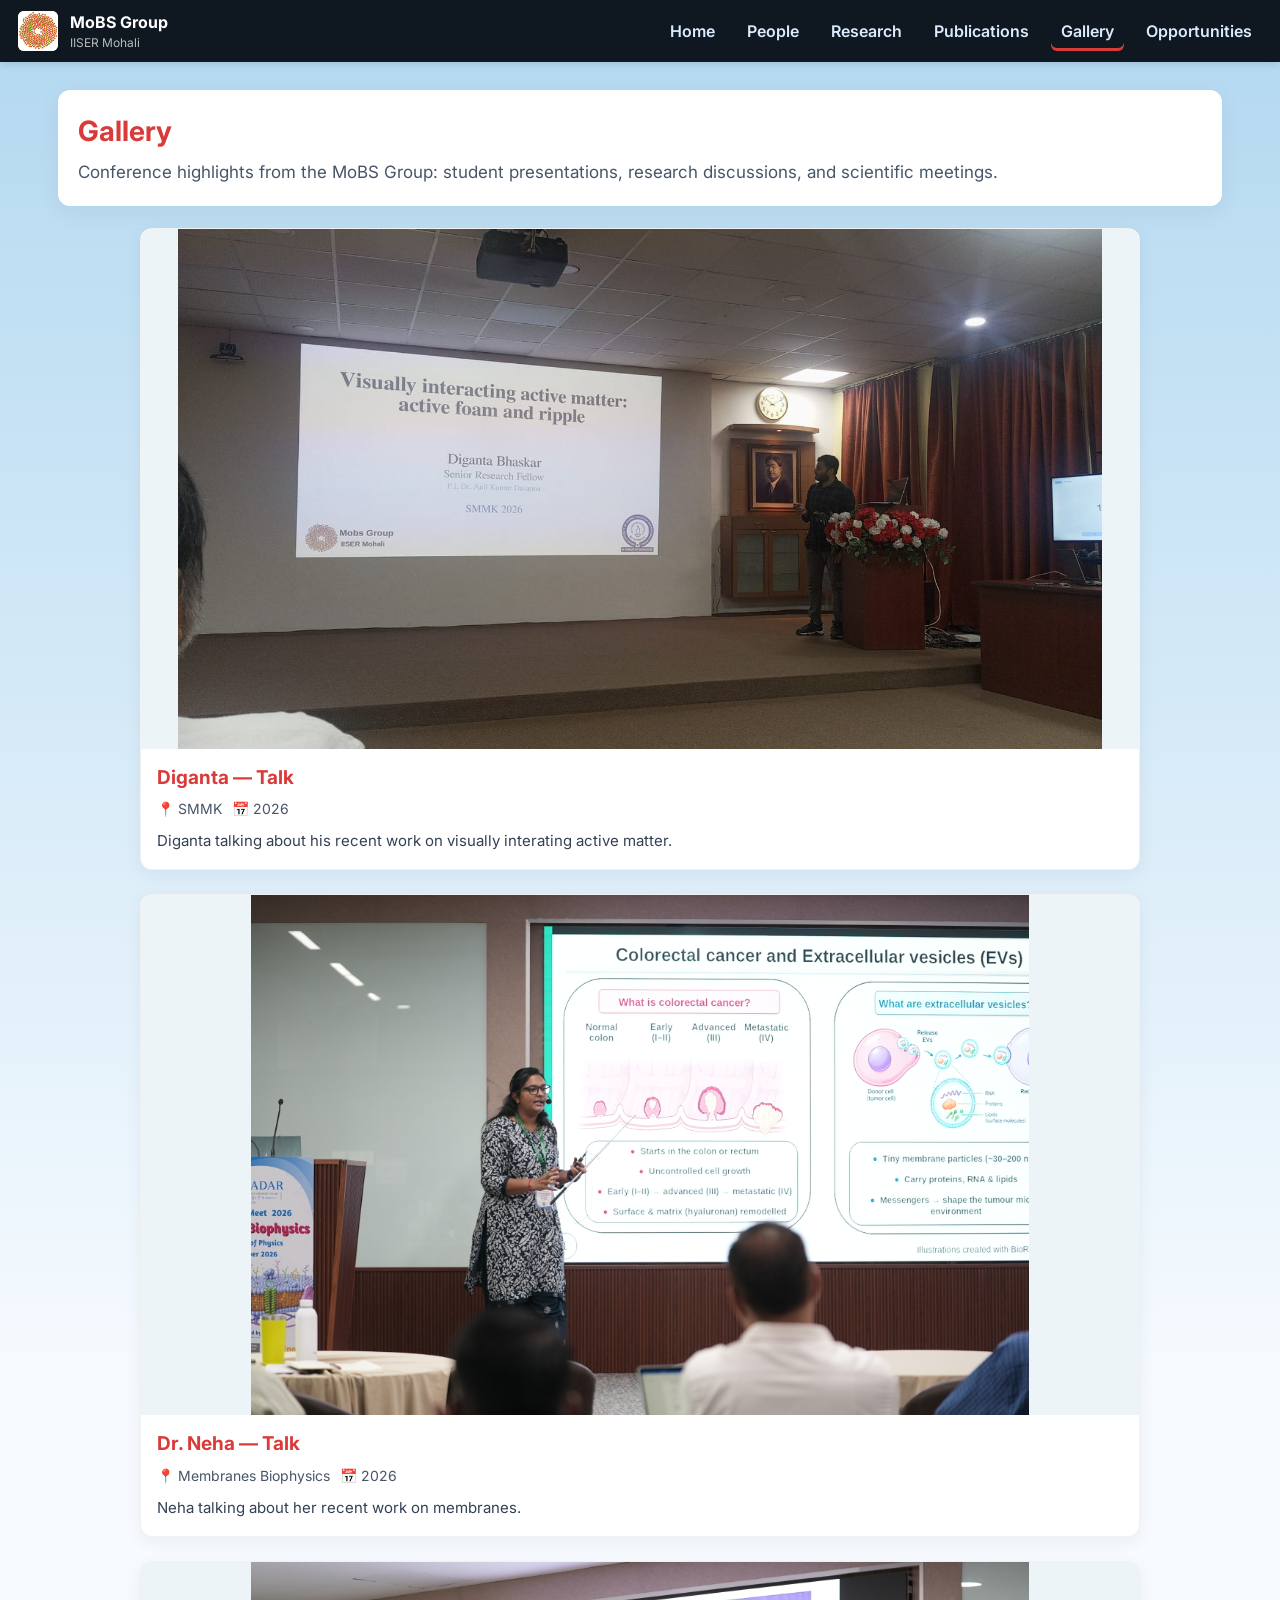
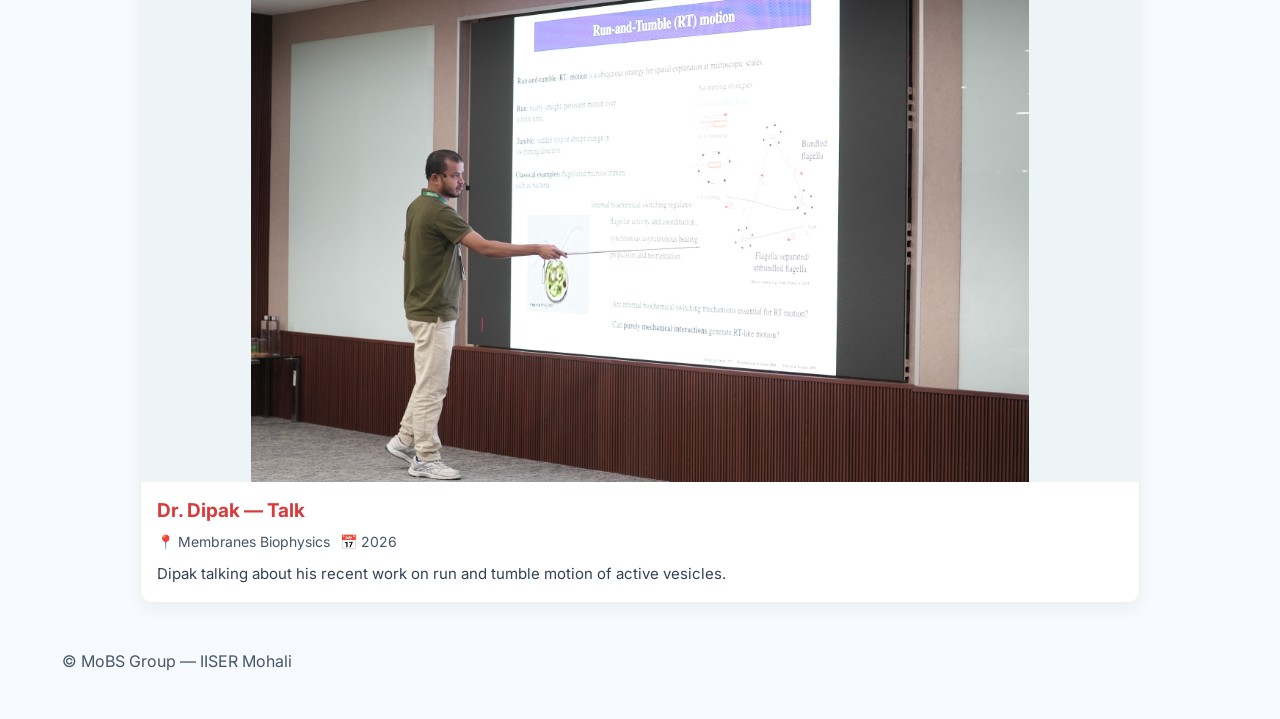
==== Gallery.html @ c6c26524 "Gallery subpage addition adding new sub-page" ====
<!doctype html>
<html lang="en">
<head>
  <meta charset="utf-8" />
  <meta name="viewport" content="width=device-width, initial-scale=1" />
  <title>MoBS Group — Gallery</title>
  <meta name="description" content="Conference presentations and group activities from the Modeling Biological & Soft Matter (MoBS) Group at IISER Mohali." />
  <link href="https://fonts.googleapis.com/css2?family=Inter:wght@300;400;600;700;800&display=swap" rel="stylesheet">
  <style>
    :root {
      --page-bg: #b2d8f0;
      --card-bg: #fff;
      --topbar: #0f1720;
      --accent: #d93a3a;
      --muted: #475569;
      --max-w: 1200px;
    }

    * { box-sizing: border-box; }

    html { scroll-behavior: smooth; }

    body {
      margin: 0;
      font-family: 'Inter', system-ui, -apple-system, 'Segoe UI', Roboto, Arial, sans-serif;
      background: linear-gradient(180deg, var(--page-bg), #f7fbff 60%);
      color: #071019;
      line-height: 1.5;
    }

    .skip-link {
      position: absolute;
      left: -999px;
      top: auto;
      width: 1px;
      height: 1px;
      overflow: hidden;
    }

    .skip-link:focus {
      left: 8px;
      top: 8px;
      width: auto;
      height: auto;
      padding: 8px 12px;
      background: #000;
      color: #fff;
      border-radius: 4px;
      z-index: 100;
    }

    header.topbar {
      background: var(--topbar);
      color: #fff;
      display: flex;
      align-items: center;
      justify-content: space-between;
      padding: 10px 18px;
      gap: 12px;
      position: sticky;
      top: 0;
      z-index: 50;
      box-shadow: 0 2px 8px rgba(10, 15, 20, 0.12);
    }

    .brand { display: flex; align-items: center; gap: 12px; }

    .brand .logo {
      width: 40px;
      height: 40px;
      border-radius: 6px;
      background: #fff;
      display: flex;
      align-items: center;
      justify-content: center;
      overflow: hidden;
      flex-shrink: 0;
    }

    .brand .logo img { width: 100%; height: 100%; object-fit: contain; }

    nav.main-nav { display: flex; gap: 12px; align-items: center; flex-wrap: wrap; }

    nav.main-nav a {
      color: #dbeafe;
      text-decoration: none;
      padding: 8px 10px;
      border-radius: 6px;
      font-weight: 600;
    }

    nav.main-nav a:hover { background: rgba(255, 255, 255, 0.06); }

    nav.main-nav a.active { box-shadow: inset 0 -3px 0 0 var(--accent); }

    .menu-toggle {
      display: none;
      background: transparent;
      border: 0;
      color: #fff;
      font-size: 24px;
      cursor: pointer;
    }

    main.container { max-width: var(--max-w); margin: 28px auto; padding: 0 18px; }

    .page-head {
      background: var(--card-bg);
      padding: 20px;
      border-radius: 12px;
      box-shadow: 0 6px 24px rgba(30, 40, 60, 0.06);
    }

    h1 { margin: 0; font-size: 28px; color: var(--accent); }
    .lead { color: var(--muted); margin: 8px 0 0; font-size: 17px; }

    /* One conference highlight per row */
    .gallery {
      display: grid;
      grid-template-columns: minmax(0, 1fr);
      gap: 24px;
      max-width: 1000px;
      margin: 22px auto 0;
    }

    .gallery-card {
      min-width: 0;
      background: var(--card-bg);
      border: 1px solid rgba(10, 20, 30, 0.06);
      border-radius: 12px;
      overflow: hidden;
      box-shadow: 0 5px 18px rgba(30, 40, 60, 0.06);
      transition: transform 0.2s ease, box-shadow 0.2s ease;
    }

    .gallery-card:hover {
      transform: translateY(-3px);
      box-shadow: 0 9px 24px rgba(30, 40, 60, 0.11);
    }

    .photo-link { display: block; background: #edf4f8; }

    .gallery-card img {
      display: block;
      width: 100%;
      max-height: 520px;
      height: auto;
      object-fit: contain;
      object-position: center;
      background: #edf4f8;
      transition: opacity 0.2s ease;
    }

    .photo-link:hover img { opacity: 0.92; }

    .card-content { padding: 16px; }

    .card-content h2 {
      margin: 0 0 8px;
      color: var(--accent);
      font-size: 19px;
      line-height: 1.35;
    }

    .event-meta {
      color: var(--muted);
      font-size: 14px;
      margin: 0 0 10px;
    }

    .event-meta span { display: inline-block; margin-right: 10px; }

    .card-content p:last-child {
      margin: 0;
      color: #334155;
      font-size: 15px;
      line-height: 1.6;
    }

    .edit-note {
      margin-top: 22px;
      padding: 14px 16px;
      border-left: 4px solid var(--accent);
      background: rgba(255, 255, 255, 0.75);
      border-radius: 0 8px 8px 0;
      color: var(--muted);
      font-size: 14px;
    }

    footer.site-footer { margin-top: 28px; padding: 18px 4px; color: var(--muted); }

    @media (max-width: 900px) {
      nav.main-nav { gap: 4px; }
      nav.main-nav a { padding: 8px; }
    }

    @media (max-width: 650px) {
      header.topbar { flex-wrap: wrap; }
      .menu-toggle { display: block; }
      nav.main-nav {
        display: none;
        width: 100%;
        flex-direction: column;
        align-items: stretch;
        padding-top: 8px;
      }
      nav.main-nav.open { display: flex; }
      nav.main-nav a { padding: 10px; }
      .gallery-card img { max-height: 380px; }
      main.container { margin-top: 18px; }
      .page-head { padding: 16px; }
      h1 { font-size: 25px; }
    }
  </style>
</head>
<body>
  <a class="skip-link" href="#main">Skip to main content</a>

  <header class="topbar" role="banner">
    <div class="brand">
      <div class="logo">
        <img src="imgs/breath_vortex.png" alt="MoBS Group logo">
      </div>
      <div>
        <div style="font-weight:700">MoBS Group</div>
        <div style="font-size:12px;color:rgba(255,255,255,0.7)">IISER Mohali</div>
      </div>
    </div>

    <button class="menu-toggle" aria-expanded="false" aria-controls="primary-nav" aria-label="Toggle navigation">☰</button>

    <nav id="primary-nav" class="main-nav" role="navigation" aria-label="Primary">
      <a href="index.html">Home</a>
      <a href="people.html">People</a>
      <a href="research.html">Research</a>
      <a href="publications.html">Publications</a>
      <a href="gallery.html" class="active" aria-current="page">Gallery</a>
      <a href="opportunities.html">Opportunities</a>
    </nav>
  </header>

  <main id="main" class="container">
    <header class="page-head">
      <h1>Gallery</h1>
      <p class="lead">Conference highlights from the MoBS Group: student presentations, research discussions, and scientific meetings.</p>
    </header>

    <section class="gallery" aria-label="Conference gallery">
      <!-- GALLERY CARD 1: Replace the image path and sample details. -->
      <article class="gallery-card">
        <a class="photo-link" href="imgs/gallery/Diganta_Presenting.jpeg" target="_blank" rel="noopener noreferrer" aria-label="Open photograph of Student Name at Conference Name">
          <img src="imgs/gallery/Diganta_Presenting.jpeg" alt="Diganta presenting at SMMK-2026 conference on his recent work"
               onerror="this.onerror=null;this.src='https://placehold.co/800x600/eaf2f8/475569?text=Add+conference-1.jpg';">
        </a>
        <div class="card-content">
          <h2>Diganta — Talk</h2>
          <p class="event-meta"><span>📍 SMMK</span><span>📅 2026</span></p>
          <p>Diganta talking about his recent work on visually interating active matter.</p>
        </div>
      </article>

      <!-- GALLERY CARD 2: Duplicate this article to add more entries. -->
      <article class="gallery-card">
        <a class="photo-link" href="imgs/gallery/Neha_Presenting.JPG" target="_blank" rel="noopener noreferrer" aria-label="Open photograph of Student Name at Conference Name">
          <img src="imgs/gallery/Neha_Presenting.JPG" alt="Neha presenting her work in Membrane Biophysics 2026"
               onerror="this.onerror=null;this.src='https://placehold.co/800x600/eaf2f8/475569?text=Add+conference-2.jpg';">
        </a>
        <div class="card-content">
          <h2>Dr. Neha — Talk</h2>
          <p class="event-meta"><span>📍 Membranes Biophysics</span><span>📅 2026</span></p>
          <p>Neha talking about her recent work on membranes.</p>
        </div>
      </article>

      <!-- GALLERY CARD 3: Replace the image path and sample details. -->
      <article class="gallery-card">
        <a class="photo-link" href="imgs/gallery/Dipak_Presenting.JPG" target="_blank" rel="noopener noreferrer" aria-label="Open group photograph from Conference Name">
          <img src="imgs/gallery/Dipak_Presenting.JPG" alt="Dipak presenting his work in Membrane Biophysics 2026"
               onerror="this.onerror=null;this.src='https://placehold.co/800x600/eaf2f8/475569?text=Add+conference-3.jpg';">
        </a>
        <div class="card-content">
          <h2>Dr. Dipak — Talk</h2>
          <p class="event-meta"><span>📍 Membranes Biophysics</span><span>📅 2026</span></p>
          <p>Dipak talking about his recent work on run and tumble motion of active vesicles.</p>
        </div>
      </article>
    </section>


    <footer class="site-footer">© MoBS Group — IISER Mohali</footer>
  </main>

  <script>
    const menuToggle = document.querySelector('.menu-toggle');
    const primaryNav = document.querySelector('#primary-nav');

    menuToggle.addEventListener('click', () => {
      const isExpanded = menuToggle.getAttribute('aria-expanded') === 'true';
      menuToggle.setAttribute('aria-expanded', String(!isExpanded));
      primaryNav.classList.toggle('open', !isExpanded);
    });
  </script>
</body>
</html>
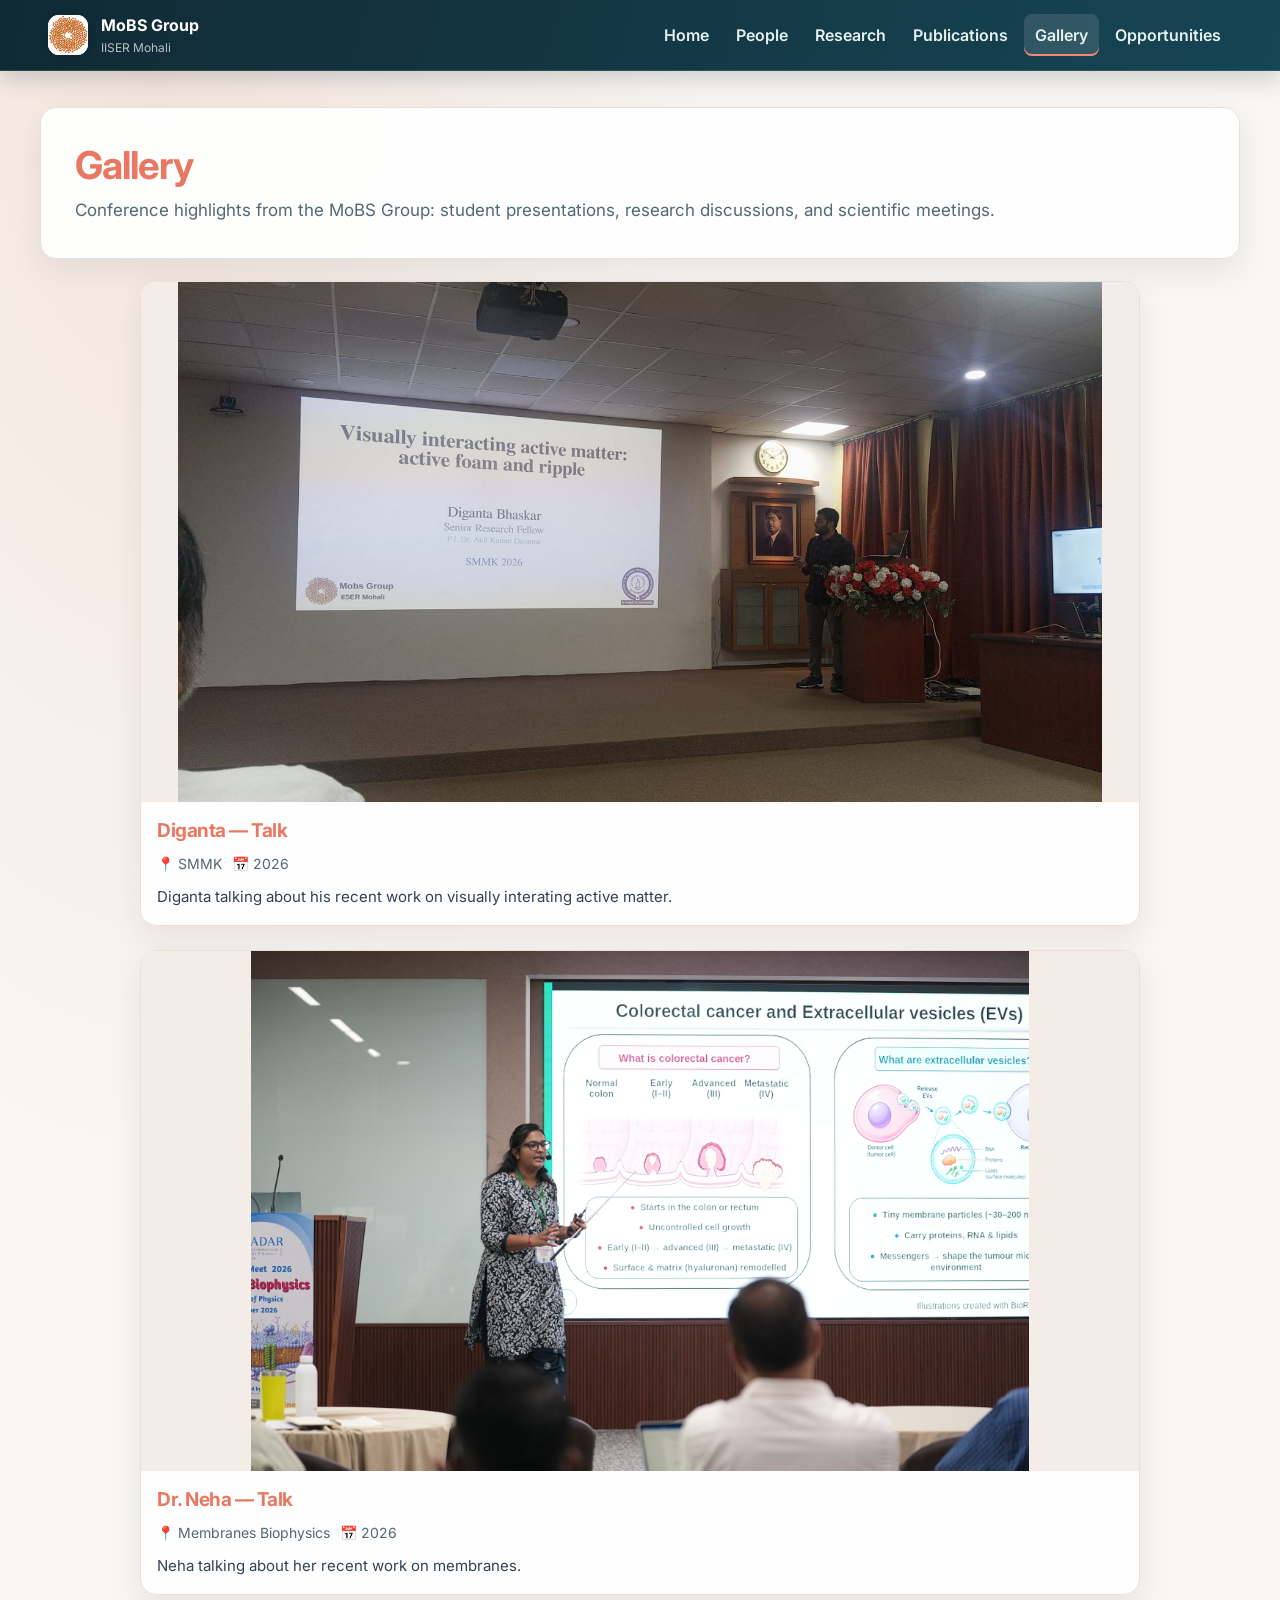
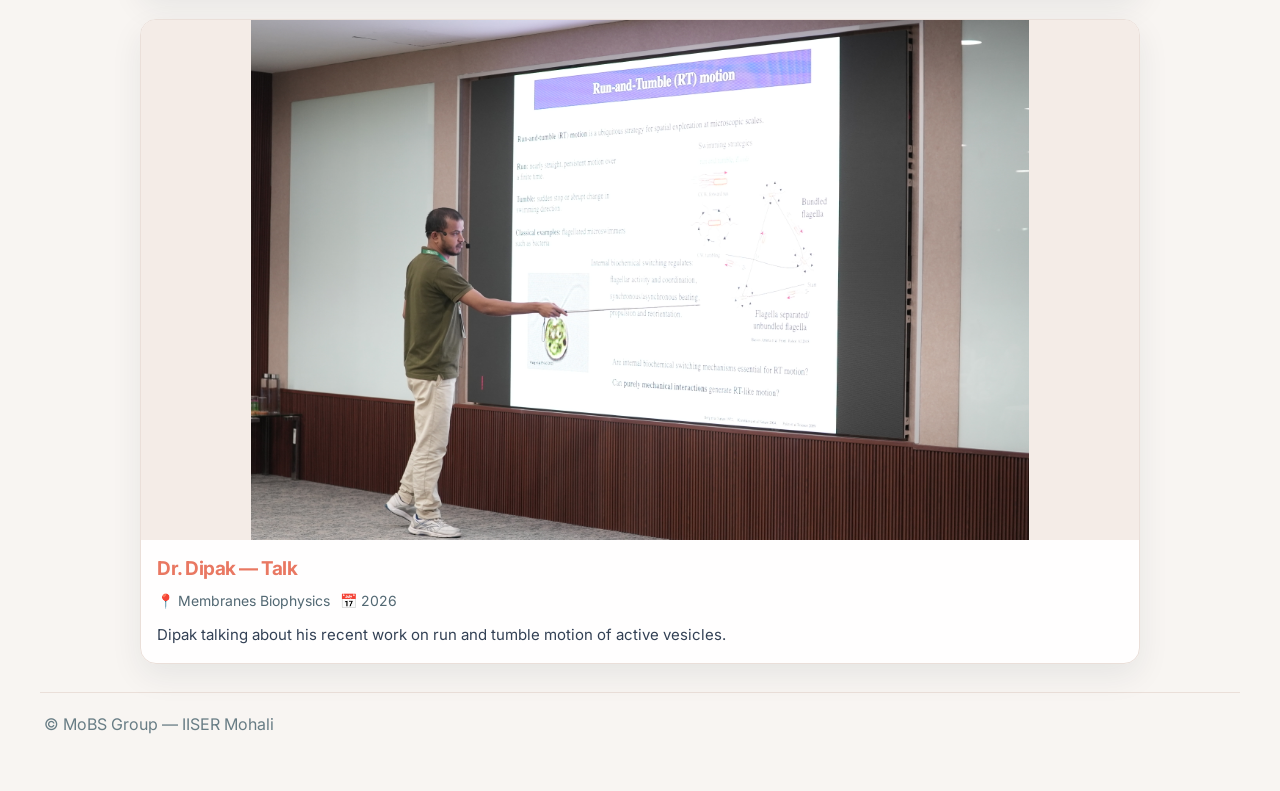
==== commit e4d4a5fd: "theme change updated all files" ====
--- a/Gallery.html
+++ b/Gallery.html
@@ -212,6 +212,7 @@
       h1 { font-size: 25px; }
     }
   </style>
+  <link rel="stylesheet" href="site-theme.css">
 </head>
 <body>
   <a class="skip-link" href="#main">Skip to main content</a>
--- a/site-theme.css
+++ b/site-theme.css
@@ -0,0 +1,85 @@
+:root {
+  --page-bg: #f6f1ed;
+  --card-bg: #ffffff;
+  --topbar: #102a35;
+  --accent: #e97862;
+  --muted: #526873;
+  --max-w: 1200px;
+  --ink: #20343a;
+  --line: #eadfd9;
+  --shadow: 0 12px 32px rgba(16, 42, 53, .075);
+}
+
+html { scroll-behavior: smooth; }
+body {
+  color: var(--ink) !important;
+  background: radial-gradient(ellipse at 12% 0%, #f4e5dd 0, transparent 34%), #f8f5f2 !important;
+  font-family: Inter, system-ui, -apple-system, "Segoe UI", sans-serif !important;
+  line-height: 1.65;
+}
+header.topbar {
+  background: linear-gradient(105deg, #102a35, #174554) !important;
+  padding: 12px clamp(16px, 4vw, 48px) !important;
+  box-shadow: 0 8px 24px rgba(12, 35, 44, .18) !important;
+  border-bottom: 1px solid rgba(255,255,255,.12);
+}
+.brand { gap: 13px !important; }
+.brand .logo, .logo {
+  border-radius: 11px !important;
+  box-shadow: 0 2px 10px rgba(0,0,0,.16);
+}
+nav.main-nav { gap: 5px !important; }
+nav.main-nav a {
+  color: #e3f1f0 !important;
+  padding: 8px 11px !important;
+  border-radius: 8px !important;
+  transition: background .18s ease, color .18s ease;
+}
+nav.main-nav a:hover, nav.main-nav a:focus-visible {
+  background: rgba(255,255,255,.12) !important;
+  color: #fff !important;
+}
+nav.main-nav a.active {
+  background: rgba(255,255,255,.12);
+  box-shadow: inset 0 -2px 0 #f28a73 !important;
+}
+main.container { width: min(100% - 36px, var(--max-w)) !important; margin: 36px auto !important; padding: 0 !important; }
+h1, h2, .hero h1, .card-content h2 { color: var(--accent) !important; letter-spacing: -.025em; }
+h1 { font-size: clamp(1.85rem, 3vw, 2.45rem) !important; line-height: 1.2; }
+h2 { font-size: 1.45rem; }
+.hero, .page-head, .card, .theme, .sidebar, .feed, .gallery-card, main.container > section.card {
+  background: rgba(255,255,255,.94) !important;
+  border: 1px solid var(--line) !important;
+  border-radius: 16px !important;
+  box-shadow: var(--shadow);
+}
+.hero, .page-head { padding: clamp(20px, 3vw, 34px) !important; }
+.hero { border-top: 4px solid #e97862 !important; }
+.card, .theme, .sidebar, .feed { padding: 20px !important; }
+.grid .card, .project, .gallery-card { transition: transform .2s ease, box-shadow .2s ease; }
+.grid .card:hover, .project:hover { transform: translateY(-3px); box-shadow: 0 16px 34px rgba(16,42,53,.12); }
+.gallery-card { overflow: hidden; }
+.gallery-card img { background: #f4ece7 !important; }
+.avatar { border-radius: 12px !important; overflow: hidden; background: #f4e9e3 !important; }
+.pill { background: #fff0eb !important; border: 1px solid #f2d1c7 !important; color: #9c4c3e; }
+a { color: #087e83; }
+a:hover { color: #075f65; }
+.meta .links a, .social a { border: 1px solid #f0d9d0 !important; border-radius: 9px !important; color: #9c4c3e; }
+.meta .links a:hover, .social a:hover { background: #fff0eb !important; }
+footer, .site-footer { color: #687d85 !important; border-top: 1px solid var(--line); padding-top: 18px !important; }
+@media (max-width: 900px) {
+  header.topbar { flex-wrap: wrap; }
+  nav.main-nav { flex-wrap: wrap; }
+  main.container { width: min(100% - 28px, var(--max-w)) !important; margin: 24px auto !important; }
+}
+@media (max-width: 600px) {
+  header.topbar { padding: 10px 14px !important; }
+  nav.main-nav { width: 100%; justify-content: flex-start; }
+  nav.main-nav a { font-size: .88rem; padding: 7px 9px !important; }
+  .hero, .page-head { padding: 19px !important; }
+  .grid .card { flex-direction: column; }
+  .avatar { width: 112px !important; height: 112px !important; }
+}
+@media (prefers-reduced-motion: reduce) {
+  *, *::before, *::after { scroll-behavior: auto !important; transition-duration: .01ms !important; }
+}
